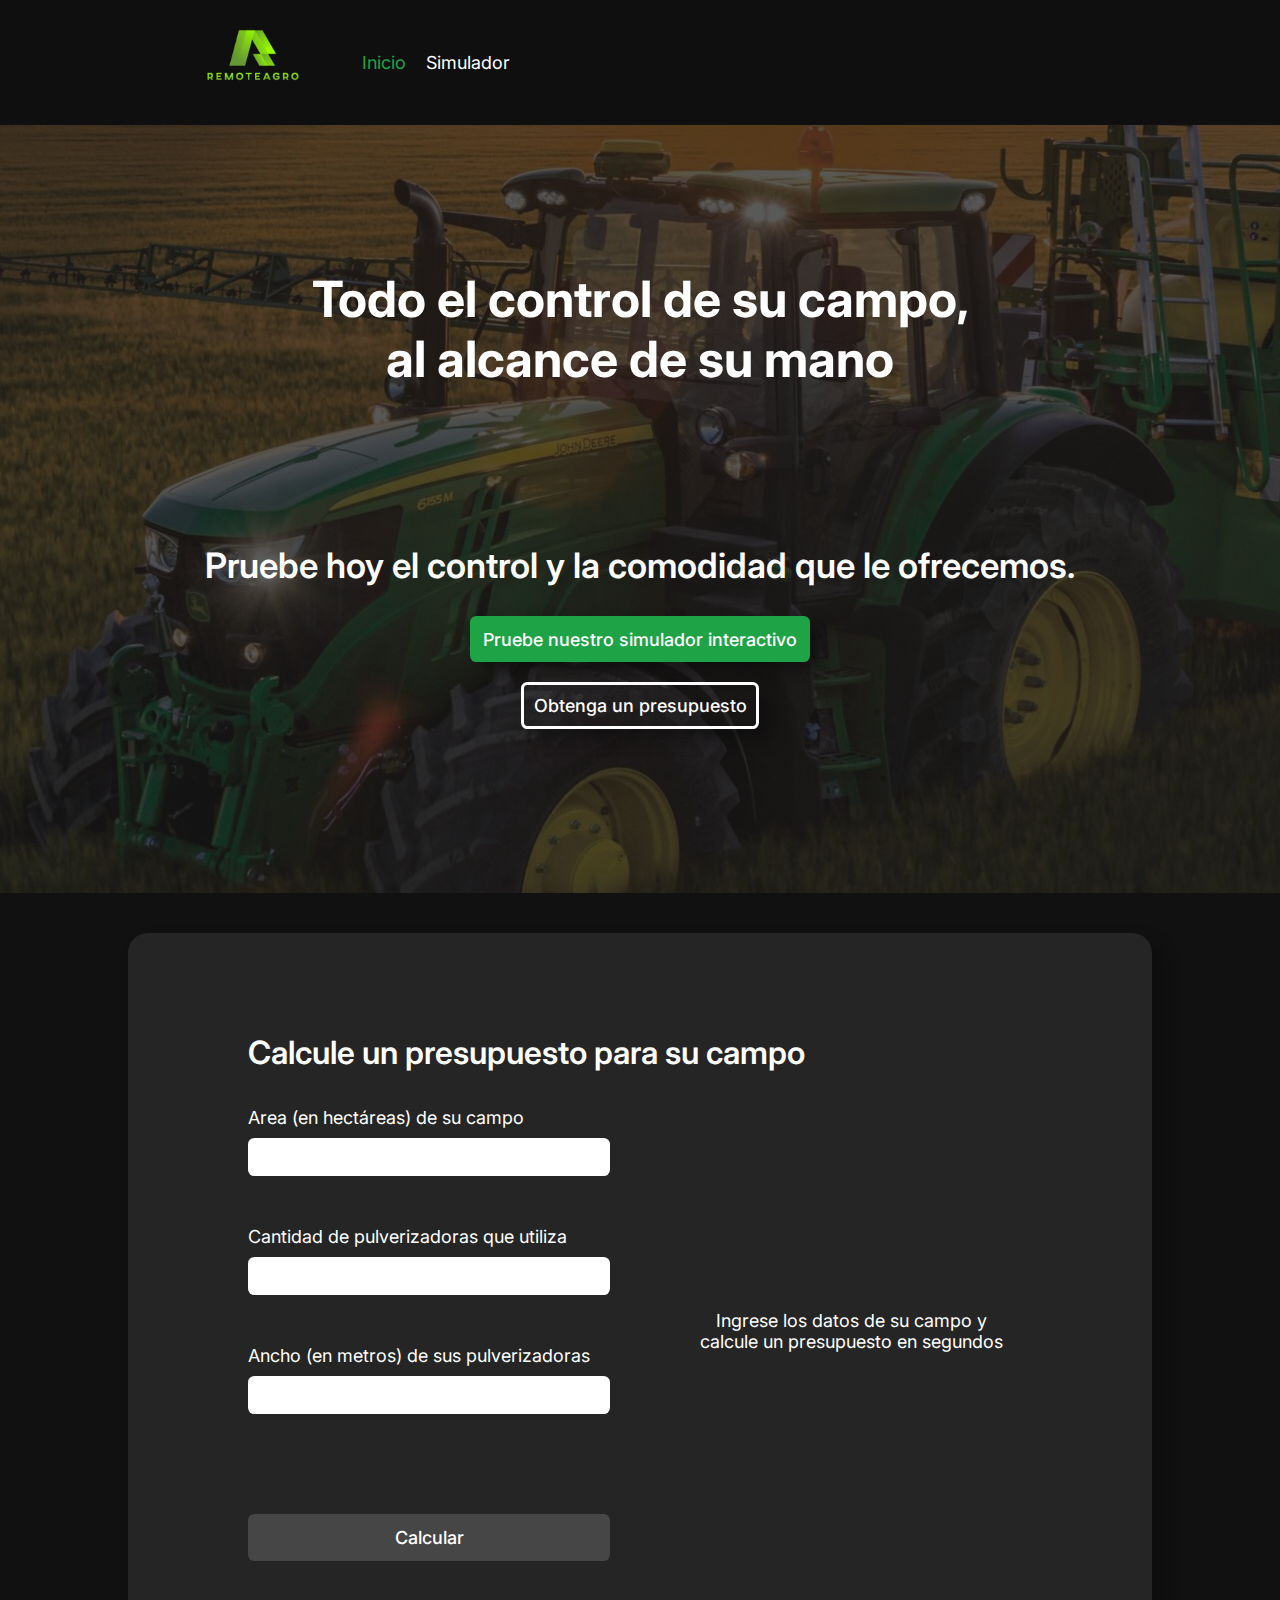
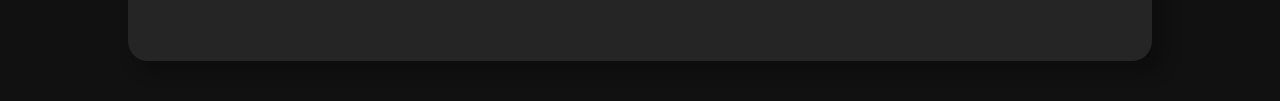
==== index.html @ 65de81b0 "v0.5" ====
<!DOCTYPE html>
<html lang="en">

<head>
    <meta charset="UTF-8">
    <meta name="viewport" content="width=device-width, initial-scale=1.0">
    <title>RemoteAgro | Su campo en sus manos</title>
    <link rel="stylesheet" href="./css/styles.css">
</head>

<body>
    <header>
        <nav>
            <a href="./index.html"><img src="./images/logo_remoteagro.png" alt=""></a>
            <ul>
                <li><a href="./index.html" class="navActive">Inicio</a></li>
                <li><a href="./simulador.html">Simulador</a></li>
            </ul>
        </nav>
    </header>
    <section id="main">
        <div id="mainOverlay">
            <div>
                <h1>Todo el control de su campo, <br>al alcance de su mano</h1>
            </div>
            <div>
                <h2>Pruebe hoy el control y la comodidad que le ofrecemos. </h2>
                <a href="./simulador.html"><button class="button solidFill">Pruebe nuestro simulador interactivo</button></a>
                <a href="#calculadoraPresupuesto"><button class="button outlineFill">Obtenga un presupuesto</button></a>
            </div>
        </div>
    </section>
    <section id="catalogoProductos">
    </section>
    <section class="contentSection" id="calculadoraPresupuesto">
        <h2>Calcule un presupuesto para su campo</h2>
        <form class="genericForm" id="formPresupuesto">
            <div>
                <div class ="dataInputs">
                    <div class="formInput">
                        <h3>Area (en hectáreas) de su campo</h3>
                        <input id="presHectareas" class="numberInput" type="number" maxlength="4">
                    </div>
                    <div class="formInput">
                        <h3>Cantidad de pulverizadoras que utiliza</h3>
                        <input id="presPulv" class="numberInput" type="number" maxlength="4">
                    </div>
                    <div class="formInput">
                        <h3>Ancho (en metros) de sus pulverizadoras</h3>
                        <input id="presLargoPulv" class="numberInput" type="number" maxlength="4"> 
                    </div>
                    <input value="Calcular" class="button solidFill submitButton disabledButton" id="submitPresupuesto" type="submit">
                </div>
                <div class="dataDisplay displayDefaultContent" id="displayPresupuesto">
                    <h3>Ingrese los datos de su campo y <br> calcule un presupuesto en segundos</h3>
                </div>
            </div>
        </form>
    </section>
    <script src="./js/productos.js"></script>
    <script src="./js/calculadora.js"></script>
    <script src="./js/form.js"></script>
    <script src="./js/script.js"></script>
</body>

</html>
---- css/styles.css ----
@import url('https://fonts.googleapis.com/css2?family=Inter:wght@100..900&display=swap');
@import url('https://fonts.googleapis.com/css2?family=Roboto:ital,wght@0,100;0,300;0,400;0,500;0,700;0,900;1,100;1,300;1,400;1,500;1,700;1,900&display=swap');

/*! Reset */
* {
    margin: 0;
    padding: 0;
    box-sizing: border-box;
}

html {
    font-size: 16px;
}

:root {
    --primary-bg-color: #111111;
    --secondary-bg-color: #252525;
    --header-bg-color: #0f0f0f;
    --primary-brand-color: #1ea447;
    --button-outline-color: white;
    --main-text-color: white;
    --main-font-regular: 'Inter';
}

.button {
    transition: 0.2s;
    font-family: var(--main-font-regular);
    font-size: 18px;
    font-weight: 500;
    font-style: normal;
    color: var(--main-text-color);
    border-radius: 0.4rem;
    margin: 0 10px 0 10px;
    /*text-shadow: 3px 3px 3px rgba(103,103,103,0.6);*/
}

.solidFill {
    background-color: var(--primary-brand-color);
    border-style: none;
    padding: 0.8rem;
}
.outlineFill {
    background-color: transparent;
    border-color: var(--button-outline-color);
    border-style: solid;
    border-width: 0.2rem;
    padding: 0.6rem;
}
.button:hover {
    transition: 0.2s;
    scale: 1.07;
    cursor: pointer;
}

h1 {
    font-weight: 700;
    font-size: 50px;
    padding-bottom: 10px;
}
h2 {
    font-weight: 600;
}
h3 {
    font-size: 18px;
    font-weight: 400;
}
a {
    text-decoration: none;
    font-weight: 400;
    font-size: 18px;
    color: var(--main-text-color)
}
p {
    line-height: 20px;
}

body {
    height: 100%;
    width: 100%;
    font-size: 1rem;
    display: flex;
    flex-direction: column;
    align-items: center;
    -webkit-font-smoothing: antialiased;
    -moz-osx-font-smoothing: grayscale;
    color: var(--main-text-color);
    background-color: var(--primary-bg-color);
    font-family: var(--main-font-regular);
}

header {
    position: fixed;
    top: 0;
    height: auto;
    width: 100%;
    display: flex;
    justify-content: center;
    align-items: center;
    background-color: var(--header-bg-color);
}

nav {
    width: 70%;
    display: flex;
    flex-direction: row;
}

nav a img {
    margin-right: 20px;
}

nav > ul {
    width: 60%;
    margin: 0 20px 0 20px;
    display: flex;
    flex-direction: row;
    align-items: center;
    list-style: none;
}
nav > ul > li {
    margin: 5px 10px 5px 10px;
}
nav > ul > li > a {
    text-decoration: none;
}
nav img {
    height: 120px;
    width: 120px;
}
.navActive {
    color: var(--primary-brand-color)
}
.contentSection {
    font-size: 1rem;
    margin: 40px 0 40px 0;
    width: 80%;
    display: flex;
    flex-direction: column;
    border-radius: 20px;
    background-color: var(--secondary-bg-color);
    box-shadow: 10px 10px 15px 0px rgba(10, 10, 10, 0.53);
    -webkit-box-shadow: 10px 10px 15px 0px rgba(10, 10, 10, 0.53);
    -moz-box-shadow: 10px 10px 15px 0px rgba(10, 10, 10, 0.53);
    padding: 80px 120px 80px 120px;
}

.contentSection > h2 {
    font-size: 32px;
    margin: 20px 0 10px 0;
}
#main {
    width: 100%;
    height: 48rem;
    justify-content: center;
    align-items: center;
    border-radius: 0;
    margin-top: 0;
    padding: 0;
    text-align: center;
    background-image: url("../images/campoBackground.jpg");
    background-position: center;
    background-attachment: fixed;
    box-shadow: 0;
    -webkit-box-shadow: 0
}

#main>div {
    height: 100%;
    width: 100%;
    background: rgb(25, 25, 25);
    background: linear-gradient(138deg, rgba(25, 25, 25, 0.8) 0%, rgba(25, 25, 25, 0.8) 10%, rgba(25, 25, 25, 0.72) 16%, rgba(25, 25, 25, 0.72) 84%, rgba(25, 25, 25, 0.8) 90%, rgba(25, 25, 25, 0.8) 100%);
    display: flex;
    flex-direction: column;
    justify-content: space-evenly;
}

#main>div>div {
    display: flex;
    flex-direction: column;
    justify-content: center;
    align-items: center;
}

#main>div>div>h2 {
    font-size: 35px;
    margin-bottom: 30px;
}

#main>div>div>a>button {
    margin-bottom: 20px;
    box-shadow: 10px 10px 15px 0px rgba(10, 10, 10, 0.53);
    -webkit-box-shadow: 10px 10px 15px 0px rgba(10, 10, 10, 0.53);
    -moz-box-shadow: 10px 10px 15px 0px rgba(10, 10, 10, 0.53);
}

#calculadoraPresupuesto {
    height: auto;
}

.genericForm {
    display: flex;
    flex-direction: column;
}

.genericForm > div {
    display: flex;
    flex-direction: row;
    justify-content: space-between;
}
.genericForm > div > div {
    width: 50%;
}
.genericForm > div > .dataInputs {
    padding-right: 30px;
    display: flex;
    flex-direction: column;
    align-items: center;
}
.genericForm > div > .dataDisplay {
    padding-left: 30px;
    display: flex;
    flex-direction: column;
    transition: 0.5s;
    transition-timing-function: ease-out;
}
.genericForm > div > .dataInputs > .formInput {
    margin: 20px 0 20px 0;
    width: 100%;
}
.genericForm > div > .dataInputs > .formInput > h3 {
    margin: 5px 0 5px 0;
}
.genericForm > div > .dataInputs > .button {
    margin: 75px 0 20px 0;
    width: 100%;
}
.dataDisplay > h4 {
    font-weight: 400;
    font-size: 14px;
}
.numberInput {
    font-size: 16px;
    border-style: none;
    border-radius: 0.4rem;
    width: 100%;
    padding: 10px;
    margin: 5px 0 5px 0;
    border-style: none;
}
.numberInput:focus {
    outline-color: var(--primary-brand-color);
    outline-width: 3px;
    outline-style: solid;
}

.disabledButton {
    background-color: rgb(70, 70, 70);
}
.disabledButton:hover {
    cursor: default;
    scale: none;
    transition: none;
}

.inputAlert {
    font-size: 14px;
    color: rgb(255, 58, 58);
    font-weight: 400;
    margin-top: 16px;
}
.displayDefaultContent {
    justify-content: center;
    text-align: center;
    align-items: center;
}
.displayShowData {
    justify-content: flex-start;
    align-items: center;
    padding: 25px 0 25px 0;
}

.displayGrid {
    padding-top: 20px;
    margin-bottom: 15px;
    width: 100%;
    height: auto;
    display: grid;
    grid-template-columns:  4fr 2fr 2fr;
    grid-auto-rows: auto;
}
.displayGridTitle {
    margin: 20px 0 30px 0;
}
.displayGridItem {
    margin: 15px 0 15px 0;
    padding-right: 15px;
}
.displayTotal {
    display: flex;
    flex-direction: row;
    justify-content: space-between;
    width: 100%;
    margin: 30px 0 15px 0;
}
.displayTotal h3 {
    font-size: 28px;
    font-weight: 600;
    text-decoration: underline;
}
.displayTotal .precio {
    color: var(--primary-brand-color);
    text-decoration: none;
}

.formGrid {
    grid-template-columns: repeat(2, 1fr);
}
.gridFormTemplate .genericForm {
    align-items: flex-start;
}
.gridFormTemplate .formGrid {
    display: grid;
    grid-template-columns: repeat(2, 1fr);
    grid-auto-rows: auto;
}
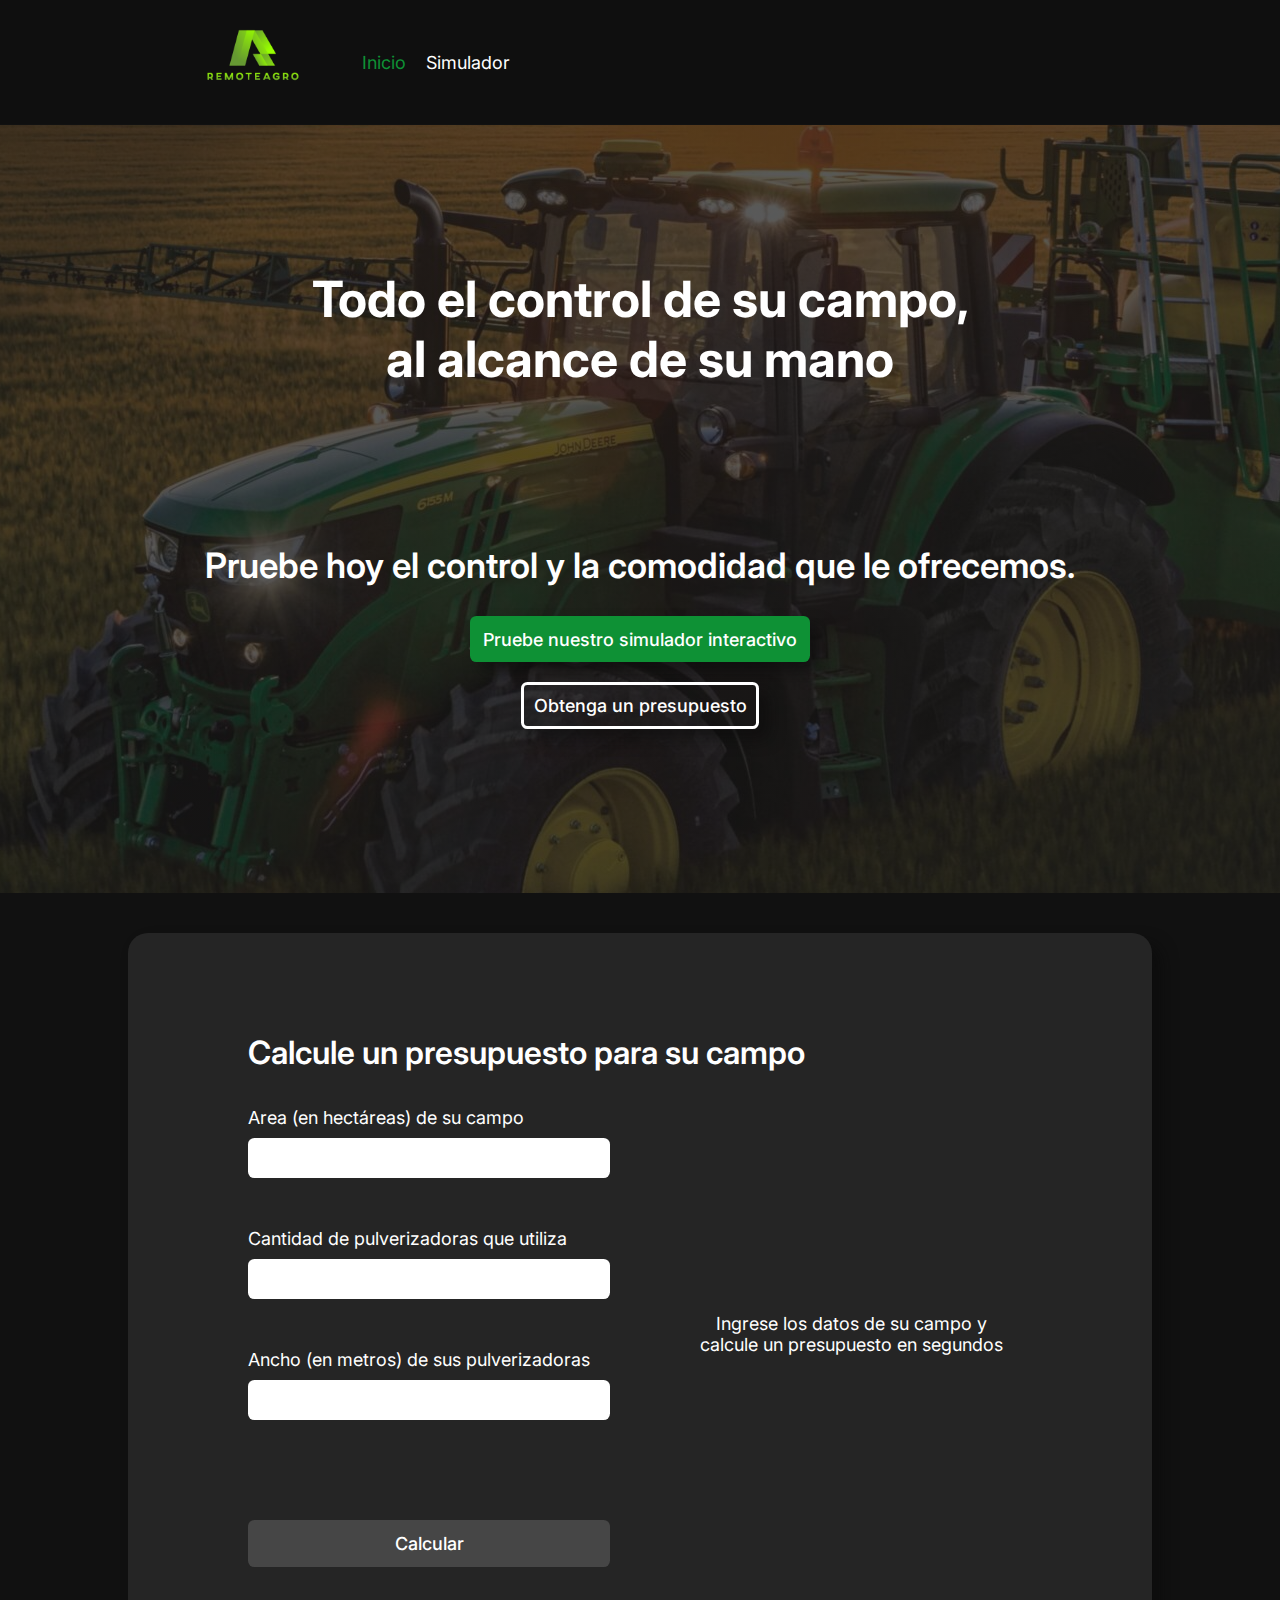
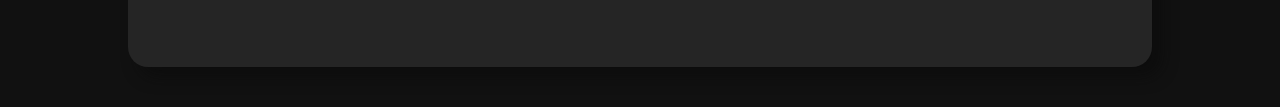
==== commit 0cd92397: "goinginsane" ====
--- a/index.html
+++ b/index.html
@@ -25,7 +25,8 @@
             </div>
             <div>
                 <h2>Pruebe hoy el control y la comodidad que le ofrecemos. </h2>
-                <a href="./simulador.html"><button class="button solidFill">Pruebe nuestro simulador interactivo</button></a>
+                <a href="./simulador.html"><button class="button solidFill">Pruebe nuestro simulador
+                        interactivo</button></a>
                 <a href="#calculadoraPresupuesto"><button class="button outlineFill">Obtenga un presupuesto</button></a>
             </div>
         </div>
@@ -35,25 +36,24 @@
     <section class="contentSection" id="calculadoraPresupuesto">
         <h2>Calcule un presupuesto para su campo</h2>
         <form class="genericForm" id="formPresupuesto">
-            <div>
-                <div class ="dataInputs">
-                    <div class="formInput">
-                        <h3>Area (en hectáreas) de su campo</h3>
-                        <input id="presHectareas" class="numberInput" type="number" maxlength="4">
-                    </div>
-                    <div class="formInput">
-                        <h3>Cantidad de pulverizadoras que utiliza</h3>
-                        <input id="presPulv" class="numberInput" type="number" maxlength="4">
-                    </div>
-                    <div class="formInput">
-                        <h3>Ancho (en metros) de sus pulverizadoras</h3>
-                        <input id="presLargoPulv" class="numberInput" type="number" maxlength="4"> 
-                    </div>
-                    <input value="Calcular" class="button solidFill submitButton disabledButton" id="submitPresupuesto" type="submit">
+            <div class="dataInputs">
+                <div class="formInput">
+                    <h3>Area (en hectáreas) de su campo</h3>
+                    <input id="presHectareas" class="numberInput" type="number" maxlength="4">
                 </div>
-                <div class="dataDisplay displayDefaultContent" id="displayPresupuesto">
-                    <h3>Ingrese los datos de su campo y <br> calcule un presupuesto en segundos</h3>
+                <div class="formInput">
+                    <h3>Cantidad de pulverizadoras que utiliza</h3>
+                    <input id="presPulv" class="numberInput" type="number" maxlength="4">
                 </div>
+                <div class="formInput">
+                    <h3>Ancho (en metros) de sus pulverizadoras</h3>
+                    <input id="presLargoPulv" class="numberInput" type="number" maxlength="4">
+                </div>
+                <input value="Calcular" class="button solidFill submitButton disabledButton" id="submitPresupuesto"
+                    type="submit">
+            </div>
+            <div class="dataDisplay displayDefaultContent" id="displayPresupuesto">
+                <h3>Ingrese los datos de su campo y <br> calcule un presupuesto en segundos</h3>
             </div>
         </form>
     </section>
--- a/css/styles.css
+++ b/css/styles.css
@@ -16,7 +16,7 @@
     --primary-bg-color: #111111;
     --secondary-bg-color: #252525;
     --header-bg-color: #0f0f0f;
-    --primary-brand-color: #1ea447;
+    --primary-brand-color: #0e9135;
     --button-outline-color: white;
     --main-text-color: white;
     --main-font-regular: 'Inter';
@@ -32,6 +32,9 @@
     border-radius: 0.4rem;
     margin: 0 10px 0 10px;
     /*text-shadow: 3px 3px 3px rgba(103,103,103,0.6);*/
+    box-shadow: 10px 10px 15px 0px rgba(10, 10, 10, 0.53);
+    -webkit-box-shadow: 10px 10px 15px 0px rgba(10, 10, 10, 0.53);
+    -moz-box-shadow: 10px 10px 15px 0px rgba(10, 10, 10, 0.53);
 }
 
 .solidFill {
@@ -202,35 +205,39 @@
     flex-direction: column;
 }
 
-.genericForm > div {
-    display: flex;
+.genericForm {
+    display: flex;
+    flex-direction: column;
+    justify-content: flex-start;
+}
+#formPresupuesto {
     flex-direction: row;
     justify-content: space-between;
 }
-.genericForm > div > div {
+.genericForm > div {
     width: 50%;
 }
-.genericForm > div > .dataInputs {
+.genericForm .dataInputs {
     padding-right: 30px;
     display: flex;
     flex-direction: column;
     align-items: center;
 }
-.genericForm > div > .dataDisplay {
+.genericForm > .dataDisplay {
     padding-left: 30px;
     display: flex;
     flex-direction: column;
     transition: 0.5s;
     transition-timing-function: ease-out;
 }
-.genericForm > div > .dataInputs > .formInput {
+.genericForm .dataInputs > .formInput {
     margin: 20px 0 20px 0;
     width: 100%;
 }
-.genericForm > div > .dataInputs > .formInput > h3 {
+.genericForm .dataInputs > .formInput > h3 {
     margin: 5px 0 5px 0;
 }
-.genericForm > div > .dataInputs > .button {
+.genericForm .dataInputs > .button {
     margin: 75px 0 20px 0;
     width: 100%;
 }
@@ -239,7 +246,18 @@
     font-size: 14px;
 }
 .numberInput {
+    font-family: var(--main-font-regular);
     font-size: 16px;
+    border-style: none;
+    border-radius: 0.4rem;
+    width: 100%;
+    padding: 10px;
+    margin: 5px 0 5px 0;
+    border-style: none;
+}
+select {
+    font-size: 16px;
+    font-family: var(--main-font-regular);
     border-style: none;
     border-radius: 0.4rem;
     width: 100%;
@@ -255,6 +273,9 @@
 
 .disabledButton {
     background-color: rgb(70, 70, 70);
+    box-shadow: none;
+    -webkit-box-shadow: none;
+    -moz-box-shadow: none;
 }
 .disabledButton:hover {
     cursor: default;
@@ -285,7 +306,7 @@
     width: 100%;
     height: auto;
     display: grid;
-    grid-template-columns:  4fr 2fr 2fr;
+    grid-template-columns: 4fr 2fr 2fr;
     grid-auto-rows: auto;
 }
 .displayGridTitle {
@@ -312,14 +333,49 @@
     text-decoration: none;
 }
 
-.formGrid {
-    grid-template-columns: repeat(2, 1fr);
-}
-.gridFormTemplate .genericForm {
-    align-items: flex-start;
-}
-.gridFormTemplate .formGrid {
+.genericForm > .formGrid {
+    width: 100%;
     display: grid;
     grid-template-columns: repeat(2, 1fr);
     grid-auto-rows: auto;
+}
+.formGrid .dataInputs {
+    padding-right: 30px;
+    margin-bottom: 20px;
+    align-items: center;
+}
+.formGrid .dataInputs > h3 {
+    margin: 10px 0 4px 0;
+    color: var(--primary-brand-color);
+    font-weight: 600;
+    text-decoration: underline;
+}
+.displayCampo {
+    margin-top: 30px;
+    display: grid;
+    align-self: center;
+    gap: 10px;
+}
+.celdaHectarea {
+    width: 30px;
+    height: 30px;
+}
+.gridBotones {
+    display: grid;
+    grid-template-columns: repeat(3, 1fr);
+    grid-auto-rows: auto;
+    margin-top: 40px;
+}
+.gridBotones > button {
+    margin: 10px 20px;
+    display: flex;
+    justify-content: center;
+    align-items: center;
+    box-shadow: 10px 10px 15px 0px rgba(10, 10, 10, 0.53);
+    -webkit-box-shadow: 10px 10px 15px 0px rgba(10, 10, 10, 0.53);
+    -moz-box-shadow: 10px 10px 15px 0px rgba(10, 10, 10, 0.53);
+}
+#formSimulador1 > div > button {
+    margin-top: 20px;
+    
 }